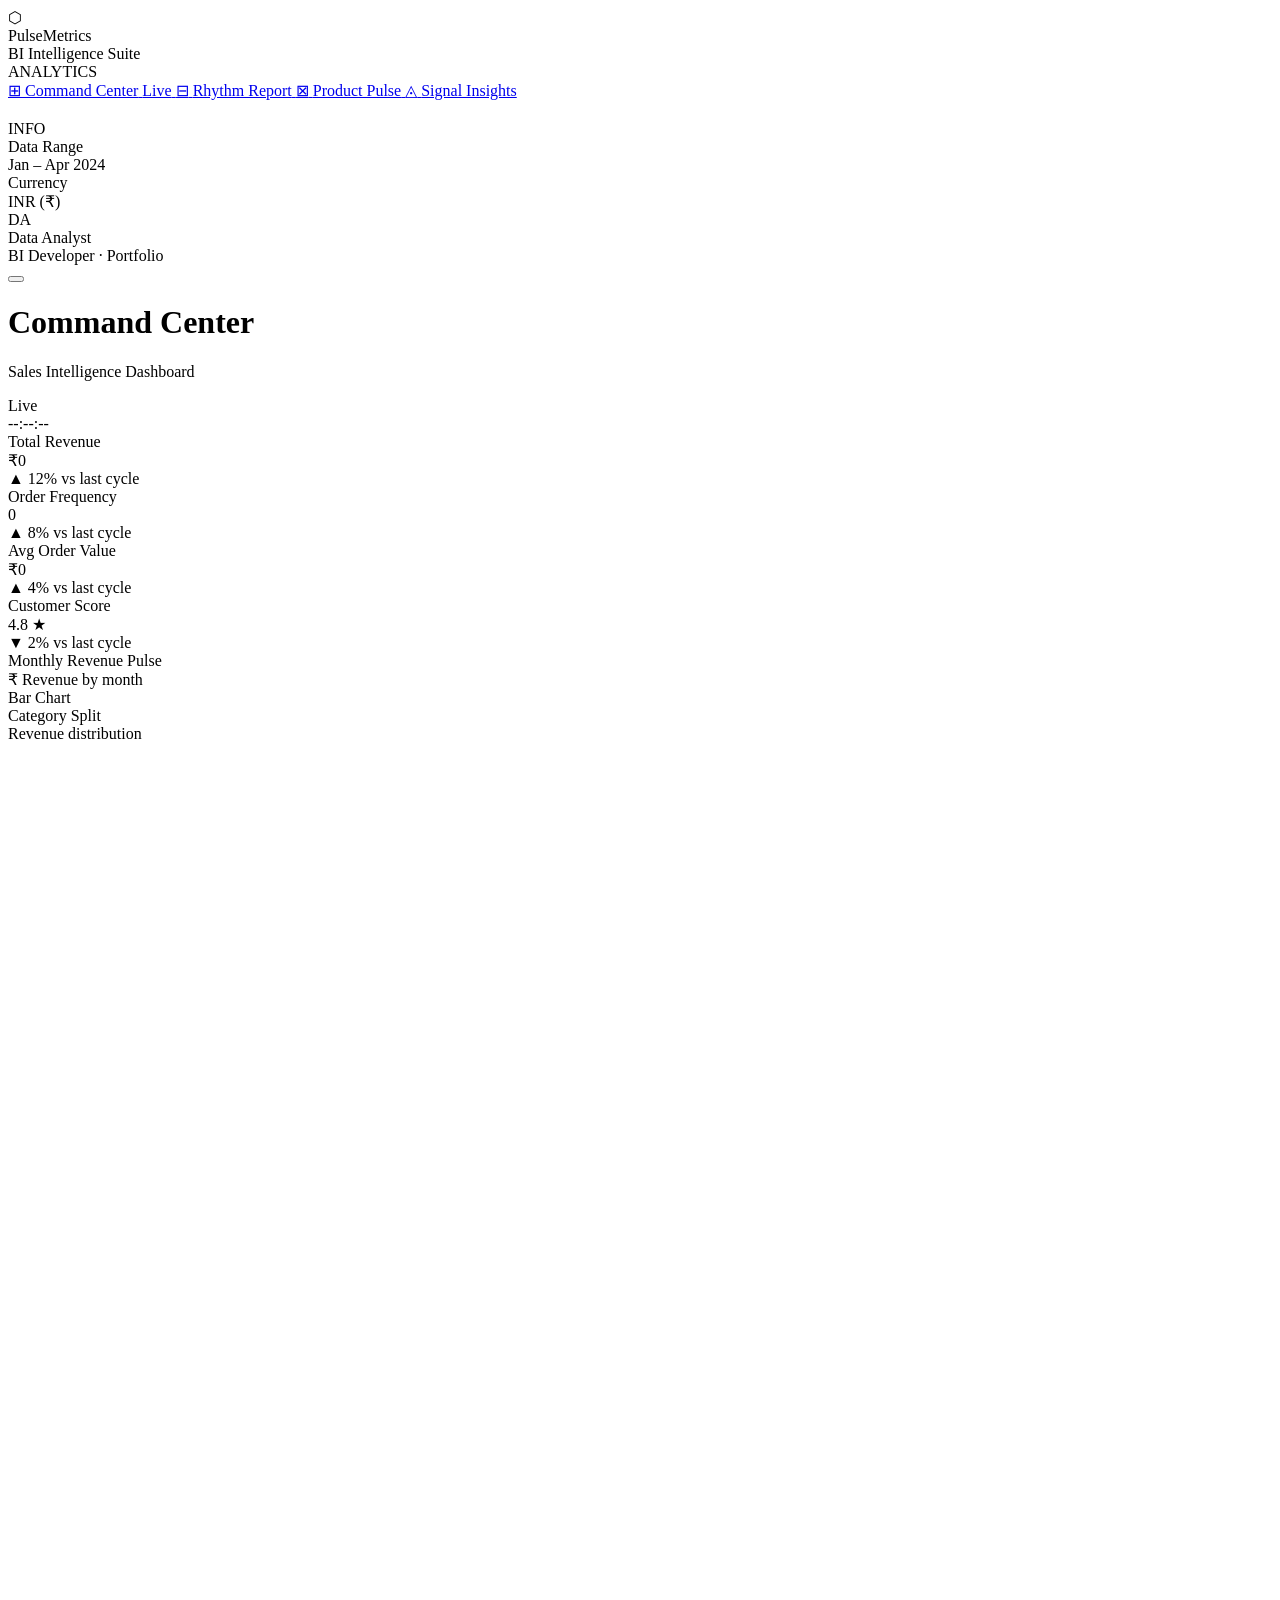
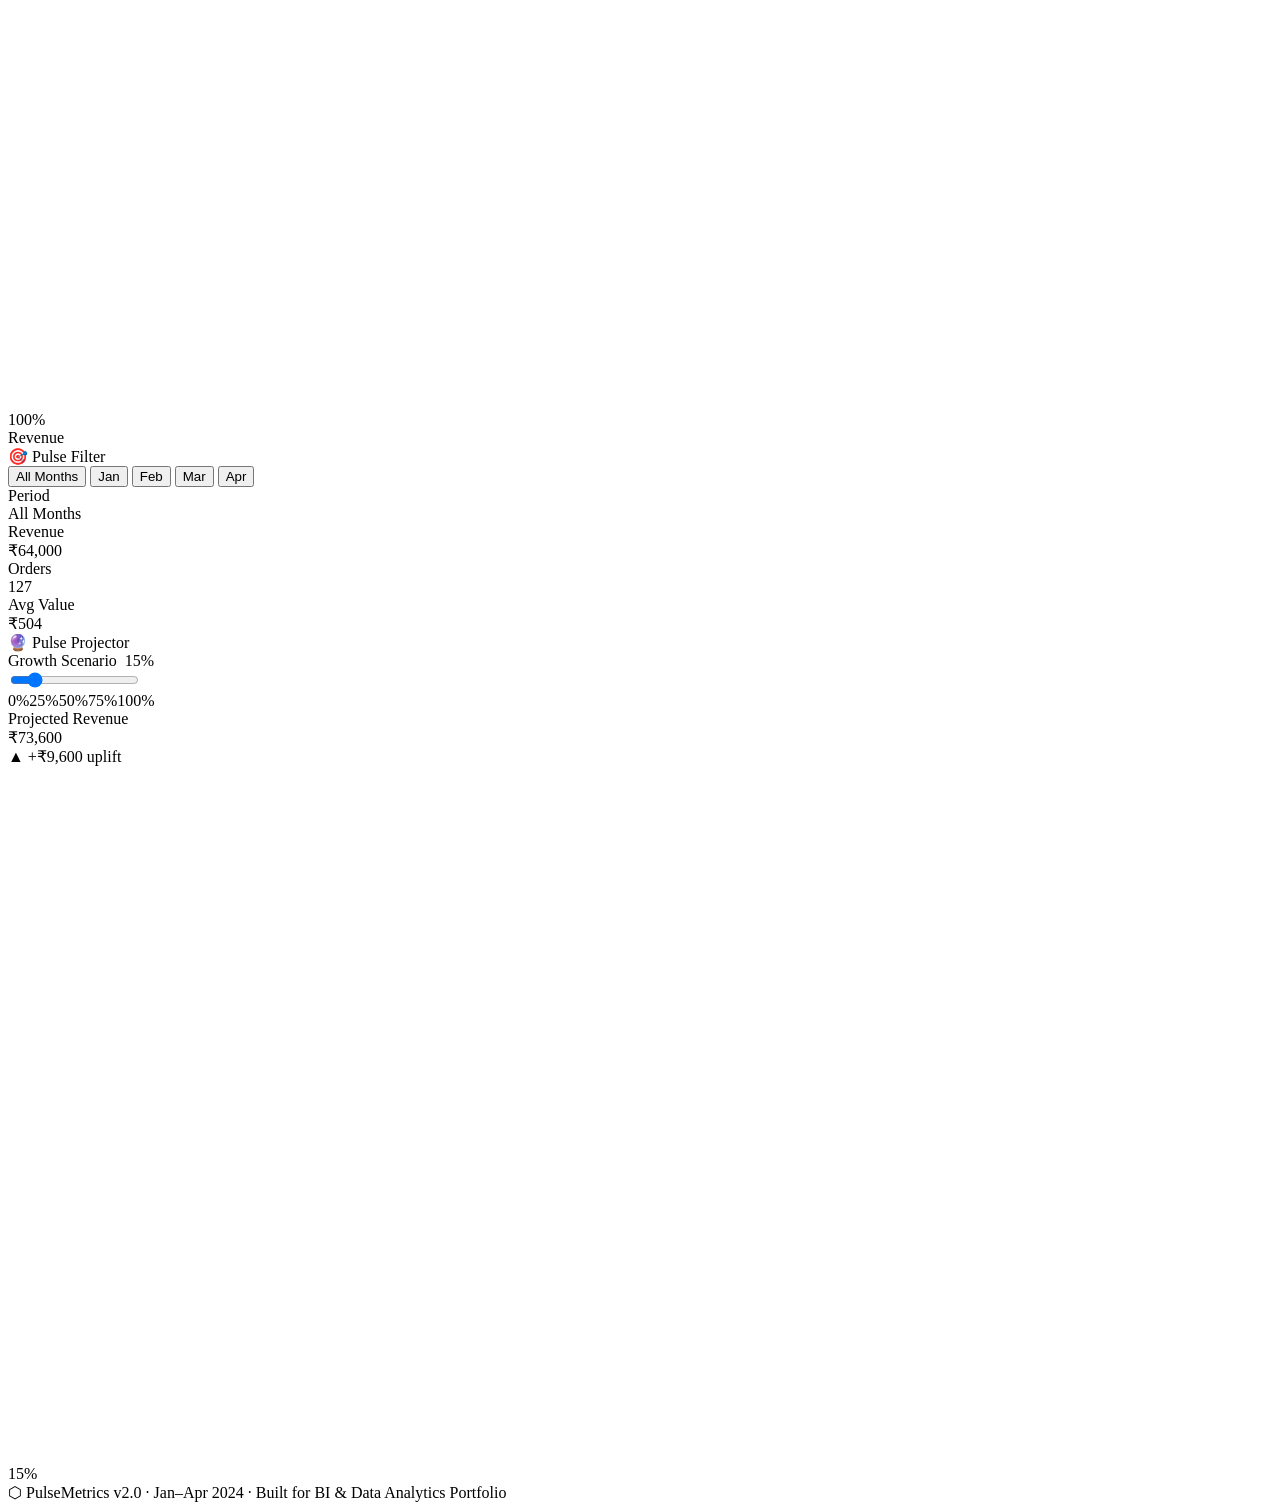
==== index.html @ 453e5d37 "Create index.html" ====
<!DOCTYPE html>
<html lang="en">
<head>
    <meta charset="UTF-8">
    <meta name="viewport" content="width=device-width, initial-scale=1.0">
    <title>PulseMetrics | Command Center</title>
    <link rel="stylesheet" href="style.css">
    <link href="https://fonts.googleapis.com/css2?family=Space+Mono:ital,wght@0,400;0,700;1,400&family=DM+Sans:wght@300;400;500;600;700&display=swap" rel="stylesheet">
</head>
<body>
    <div class="bg-grid"></div>

    <div class="layout">
        <!-- Sidebar -->
        <aside class="sidebar" id="sidebar">
            <div class="sidebar-logo">
                <div class="logo-hex">⬡</div>
                <div>
                    <div class="logo-title">PulseMetrics</div>
                    <div class="logo-sub">BI Intelligence Suite</div>
                </div>
            </div>
            <nav class="sidebar-nav">
                <div class="nav-section-label">ANALYTICS</div>
                <a href="index.html" class="nav-item active">
                    <span class="nav-icon">⊞</span>
                    <span class="nav-text">Command Center</span>
                    <span class="live-badge">Live</span>
                </a>
                <a href="monthly-report.html" class="nav-item">
                    <span class="nav-icon">⊟</span>
                    <span class="nav-text">Rhythm Report</span>
                </a>
                <a href="products.html" class="nav-item">
                    <span class="nav-icon">⊠</span>
                    <span class="nav-text">Product Pulse</span>
                </a>
                <a href="insights.html" class="nav-item">
                    <span class="nav-icon">◬</span>
                    <span class="nav-text">Signal Insights</span>
                </a>
                <div class="nav-section-label" style="margin-top:20px">INFO</div>
                <div class="sidebar-stat">
                    <div class="ss-label">Data Range</div>
                    <div class="ss-val">Jan – Apr 2024</div>
                </div>
                <div class="sidebar-stat">
                    <div class="ss-label">Currency</div>
                    <div class="ss-val">INR (₹)</div>
                </div>
            </nav>
            <div class="sidebar-profile">
                <div class="profile-avatar">DA</div>
                <div class="profile-info">
                    <div class="profile-name">Data Analyst</div>
                    <div class="profile-role">BI Developer · Portfolio</div>
                </div>
                <div class="online-dot"></div>
            </div>
        </aside>

        <!-- Main -->
        <main class="main">
            <!-- Topbar -->
            <header class="topbar">
                <div class="topbar-left">
                    <button class="hamburger" id="hamburger">
                        <span></span><span></span><span></span>
                    </button>
                    <div>
                        <h1 class="page-heading">Command Center</h1>
                        <p class="page-sub">Sales Intelligence Dashboard</p>
                    </div>
                </div>
                <div class="topbar-right">
                    <div class="live-indicator">
                        <span class="pulse-ring"></span>
                        <span class="pulse-core"></span>
                        Live
                    </div>
                    <div class="clock" id="clock">--:--:--</div>
                </div>
            </header>

            <!-- KPI Section -->
            <section class="kpi-grid">
                <div class="kpi-card cyan">
                    <div class="kpi-label">Total Revenue</div>
                    <div class="kpi-value" id="totalSales">₹0</div>
                    <div class="kpi-spark" id="spk1"></div>
                    <div class="kpi-trend positive">▲ 12% vs last cycle</div>
                </div>
                <div class="kpi-card green">
                    <div class="kpi-label">Order Frequency</div>
                    <div class="kpi-value" id="totalOrders">0</div>
                    <div class="kpi-spark" id="spk2"></div>
                    <div class="kpi-trend positive">▲ 8% vs last cycle</div>
                </div>
                <div class="kpi-card amber">
                    <div class="kpi-label">Avg Order Value</div>
                    <div class="kpi-value" id="avgOrder">₹0</div>
                    <div class="kpi-spark" id="spk3"></div>
                    <div class="kpi-trend positive">▲ 4% vs last cycle</div>
                </div>
                <div class="kpi-card violet">
                    <div class="kpi-label">Customer Score</div>
                    <div class="kpi-value">4.8 ★</div>
                    <div class="kpi-spark" id="spk4"></div>
                    <div class="kpi-trend negative">▼ 2% vs last cycle</div>
                </div>
            </section>

            <!-- Charts -->
            <section class="charts-row">
                <div class="panel flex-2">
                    <div class="panel-hd">
                        <div>
                            <div class="panel-title">Monthly Revenue Pulse</div>
                            <div class="panel-sub">₹ Revenue by month</div>
                        </div>
                        <div class="panel-badge">Bar Chart</div>
                    </div>
                    <div class="bar-chart-container" id="barChart"></div>
                </div>
                <div class="panel flex-1">
                    <div class="panel-hd">
                        <div>
                            <div class="panel-title">Category Split</div>
                            <div class="panel-sub">Revenue distribution</div>
                        </div>
                    </div>
                    <div class="donut-area">
                        <svg viewBox="0 0 200 200" class="donut-svg" id="donutSvg"></svg>
                        <div class="donut-center-text">
                            <div class="donut-pct">100%</div>
                            <div class="donut-lbl">Revenue</div>
                        </div>
                    </div>
                    <div class="donut-legend" id="donutLegend"></div>
                </div>
            </section>

            <!-- Filter + Projector -->
            <section class="two-col">
                <div class="panel">
                    <div class="panel-hd">
                        <div class="panel-title">🎯 Pulse Filter</div>
                    </div>
                    <div class="filter-tabs" id="filterTabs">
                        <button class="ftab active" data-val="all">All Months</button>
                        <button class="ftab" data-val="Jan">Jan</button>
                        <button class="ftab" data-val="Feb">Feb</button>
                        <button class="ftab" data-val="Mar">Mar</button>
                        <button class="ftab" data-val="Apr">Apr</button>
                    </div>
                    <div class="filter-cards" id="filterResult">
                        <div class="fc"><div class="fc-label">Period</div><div class="fc-val" id="frPeriod">All Months</div></div>
                        <div class="fc cyan"><div class="fc-label">Revenue</div><div class="fc-val" id="frRevenue">₹64,000</div></div>
                        <div class="fc green"><div class="fc-label">Orders</div><div class="fc-val" id="frOrders">127</div></div>
                        <div class="fc amber"><div class="fc-label">Avg Value</div><div class="fc-val" id="frAvg">₹504</div></div>
                    </div>
                </div>

                <div class="panel">
                    <div class="panel-hd">
                        <div class="panel-title">🔮 Pulse Projector</div>
                    </div>
                    <div class="slider-section">
                        <div class="slider-meta">
                            Growth Scenario &nbsp;<span class="slider-pct" id="growthPercent">15</span>%
                        </div>
                        <input type="range" id="growthSlider" min="0" max="100" value="15" class="custom-slider">
                        <div class="slider-marks">
                            <span>0%</span><span>25%</span><span>50%</span><span>75%</span><span>100%</span>
                        </div>
                    </div>
                    <div class="projection-box">
                        <div class="proj-inner">
                            <div class="proj-label">Projected Revenue</div>
                            <div class="proj-amount" id="projectedAmount">₹73,600</div>
                            <div class="proj-delta" id="projDelta">▲ +₹9,600 uplift</div>
                        </div>
                        <div class="proj-gauge" id="projGauge">
                            <svg viewBox="0 0 100 55" class="gauge-svg" id="gaugeSvg"></svg>
                            <div class="gauge-val" id="gaugeVal">15%</div>
                        </div>
                    </div>
                </div>
            </section>

            <footer class="footer">
                <span>⬡ PulseMetrics v2.0</span>
                <span>· Jan–Apr 2024 ·</span>
                <span>Built for BI & Data Analytics Portfolio</span>
            </footer>
        </main>
    </div>

    <script src="script.js"></script>
</body>
</html>
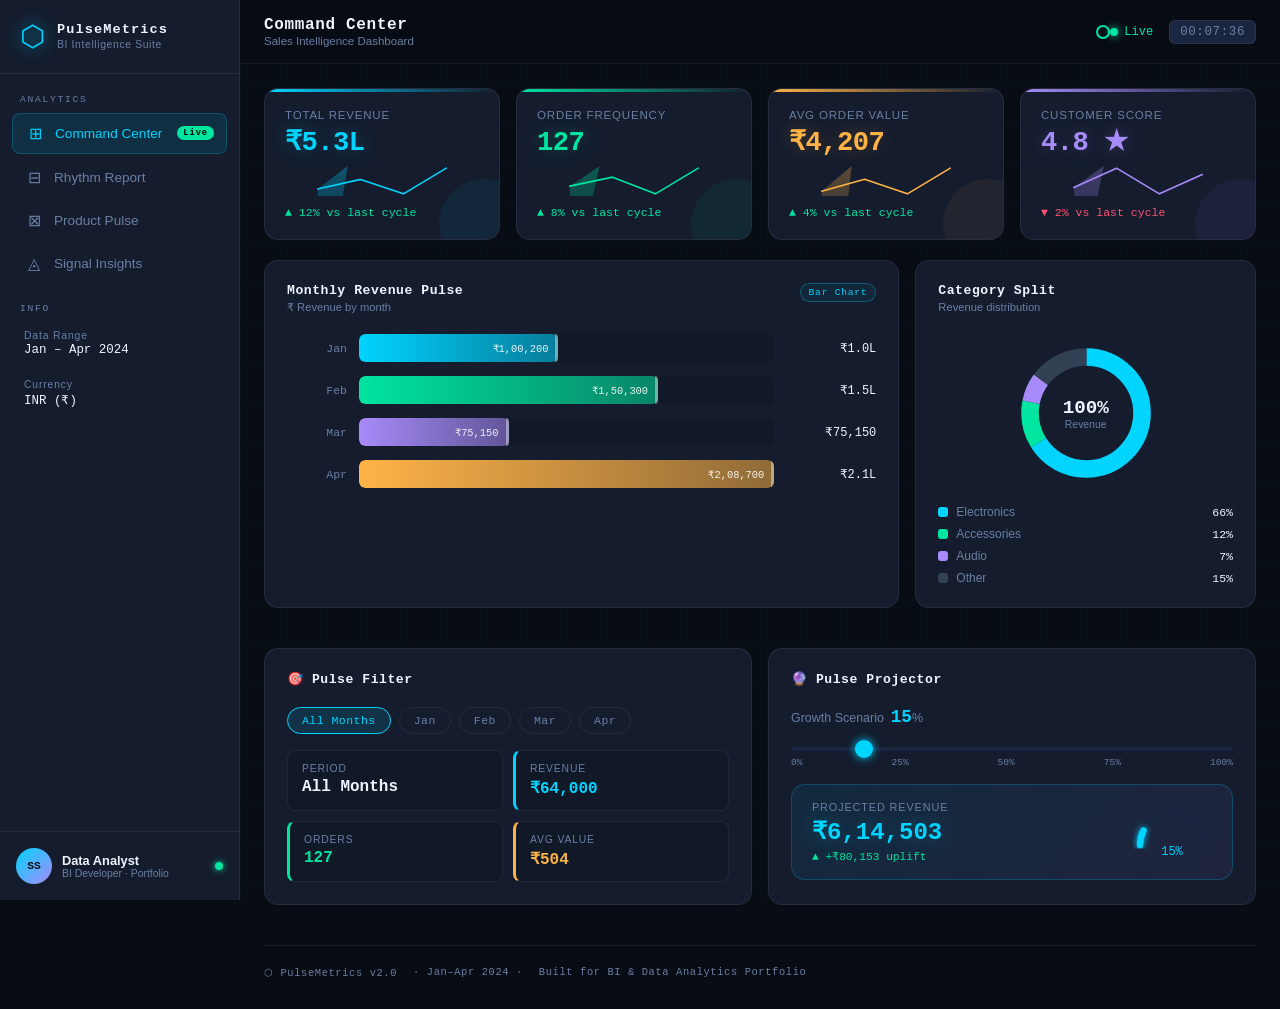
==== commit d6eb6a16: "Update index.html" ====
--- a/index.html
+++ b/index.html
@@ -50,7 +50,7 @@
                 </div>
             </nav>
             <div class="sidebar-profile">
-                <div class="profile-avatar">DA</div>
+                <div class="profile-avatar">SS</div>
                 <div class="profile-info">
                     <div class="profile-name">Data Analyst</div>
                     <div class="profile-role">BI Developer · Portfolio</div>
--- a/style.css
+++ b/style.css
@@ -0,0 +1,1193 @@
+/* ===========================
+   PulseMetrics — Premium Dark BI Theme
+   =========================== */
+
+:root {
+    --bg: #080c14;
+    --bg2: #0d1320;
+    --bg3: #111827;
+    --surface: #141c2e;
+    --surface2: #1a2540;
+    --border: rgba(255,255,255,0.07);
+    --border-bright: rgba(255,255,255,0.13);
+
+    --cyan:   #00d4ff;
+    --green:  #00e5a0;
+    --amber:  #ffb347;
+    --violet: #a78bfa;
+    --red:    #ff5370;
+    --white:  #f0f4ff;
+    --muted:  #6b7fa3;
+
+    --font-mono: 'Space Mono', monospace;
+    --font-sans: 'DM Sans', sans-serif;
+
+    --sidebar-w: 240px;
+    --topbar-h: 64px;
+    --radius: 14px;
+    --radius-sm: 8px;
+
+    --shadow: 0 4px 24px rgba(0,0,0,0.4);
+    --shadow-lg: 0 8px 48px rgba(0,0,0,0.6);
+
+    --transition: 0.22s cubic-bezier(0.4,0,0.2,1);
+}
+
+*, *::before, *::after { box-sizing: border-box; margin: 0; padding: 0; }
+
+html { scroll-behavior: smooth; }
+
+body {
+    font-family: var(--font-sans);
+    background: var(--bg);
+    color: var(--white);
+    min-height: 100vh;
+    overflow-x: hidden;
+}
+
+/* ─── Background Grid ─── */
+.bg-grid {
+    position: fixed;
+    inset: 0;
+    background-image:
+        linear-gradient(rgba(0,212,255,0.03) 1px, transparent 1px),
+        linear-gradient(90deg, rgba(0,212,255,0.03) 1px, transparent 1px);
+    background-size: 40px 40px;
+    pointer-events: none;
+    z-index: 0;
+}
+
+/* ─── Layout ─── */
+.layout {
+    display: flex;
+    min-height: 100vh;
+    position: relative;
+    z-index: 1;
+}
+
+/* ─── Sidebar ─── */
+.sidebar {
+    width: var(--sidebar-w);
+    background: var(--surface);
+    border-right: 1px solid var(--border);
+    display: flex;
+    flex-direction: column;
+    position: fixed;
+    top: 0; left: 0;
+    height: 100vh;
+    z-index: 100;
+    transition: transform var(--transition);
+    backdrop-filter: blur(12px);
+}
+
+.sidebar-logo {
+    display: flex;
+    align-items: center;
+    gap: 12px;
+    padding: 22px 20px;
+    border-bottom: 1px solid var(--border);
+}
+
+.logo-hex {
+    font-size: 1.8rem;
+    color: var(--cyan);
+    filter: drop-shadow(0 0 8px var(--cyan));
+    line-height: 1;
+}
+
+.logo-title {
+    font-family: var(--font-mono);
+    font-size: 0.85rem;
+    font-weight: 700;
+    letter-spacing: 0.08em;
+    color: var(--white);
+}
+
+.logo-sub {
+    font-size: 0.65rem;
+    color: var(--muted);
+    letter-spacing: 0.06em;
+    margin-top: 2px;
+}
+
+.sidebar-nav {
+    flex: 1;
+    padding: 16px 12px;
+    overflow-y: auto;
+}
+
+.nav-section-label {
+    font-family: var(--font-mono);
+    font-size: 0.6rem;
+    letter-spacing: 0.18em;
+    color: var(--muted);
+    padding: 0 8px;
+    margin-bottom: 8px;
+    margin-top: 4px;
+}
+
+.nav-item {
+    display: flex;
+    align-items: center;
+    gap: 10px;
+    padding: 10px 12px;
+    border-radius: var(--radius-sm);
+    text-decoration: none;
+    color: var(--muted);
+    font-size: 0.85rem;
+    font-weight: 500;
+    transition: all var(--transition);
+    margin-bottom: 4px;
+    position: relative;
+}
+
+.nav-item:hover {
+    background: var(--surface2);
+    color: var(--white);
+}
+
+.nav-item.active {
+    background: rgba(0,212,255,0.1);
+    color: var(--cyan);
+    border: 1px solid rgba(0,212,255,0.2);
+}
+
+.nav-item.active .nav-icon { color: var(--cyan); }
+
+.nav-icon {
+    font-size: 1rem;
+    width: 20px;
+    text-align: center;
+}
+
+.nav-text { flex: 1; }
+
+.live-badge {
+    font-family: var(--font-mono);
+    font-size: 0.55rem;
+    background: var(--green);
+    color: #000;
+    padding: 2px 6px;
+    border-radius: 20px;
+    letter-spacing: 0.1em;
+    font-weight: 700;
+    animation: blink 2s ease-in-out infinite;
+}
+
+@keyframes blink {
+    0%, 100% { opacity: 1; }
+    50% { opacity: 0.5; }
+}
+
+.sidebar-stat {
+    padding: 8px 12px;
+    margin-bottom: 6px;
+}
+
+.ss-label {
+    font-size: 0.65rem;
+    color: var(--muted);
+    letter-spacing: 0.08em;
+    margin-bottom: 2px;
+}
+
+.ss-val {
+    font-family: var(--font-mono);
+    font-size: 0.78rem;
+    color: var(--white);
+}
+
+.sidebar-profile {
+    display: flex;
+    align-items: center;
+    gap: 10px;
+    padding: 16px 16px;
+    border-top: 1px solid var(--border);
+}
+
+.profile-avatar {
+    width: 36px;
+    height: 36px;
+    border-radius: 50%;
+    background: linear-gradient(135deg, var(--cyan), var(--violet));
+    display: flex;
+    align-items: center;
+    justify-content: center;
+    font-family: var(--font-mono);
+    font-size: 0.7rem;
+    font-weight: 700;
+    color: var(--bg);
+    flex-shrink: 0;
+}
+
+.profile-info { flex: 1; overflow: hidden; }
+
+.profile-name {
+    font-size: 0.8rem;
+    font-weight: 600;
+    color: var(--white);
+    white-space: nowrap;
+    overflow: hidden;
+    text-overflow: ellipsis;
+}
+
+.profile-role {
+    font-size: 0.65rem;
+    color: var(--muted);
+    white-space: nowrap;
+    overflow: hidden;
+    text-overflow: ellipsis;
+}
+
+.online-dot {
+    width: 8px; height: 8px;
+    background: var(--green);
+    border-radius: 50%;
+    flex-shrink: 0;
+    box-shadow: 0 0 6px var(--green);
+    animation: blink 2s ease-in-out infinite;
+}
+
+/* ─── Main Content ─── */
+.main {
+    margin-left: var(--sidebar-w);
+    flex: 1;
+    display: flex;
+    flex-direction: column;
+    min-height: 100vh;
+    padding: 24px;
+    padding-top: calc(var(--topbar-h) + 24px);
+}
+
+/* ─── Topbar ─── */
+.topbar {
+    position: fixed;
+    top: 0;
+    left: var(--sidebar-w);
+    right: 0;
+    height: var(--topbar-h);
+    background: rgba(8,12,20,0.85);
+    backdrop-filter: blur(16px);
+    border-bottom: 1px solid var(--border);
+    display: flex;
+    align-items: center;
+    justify-content: space-between;
+    padding: 0 24px;
+    z-index: 90;
+}
+
+.topbar-left { display: flex; align-items: center; gap: 16px; }
+.topbar-right { display: flex; align-items: center; gap: 16px; }
+
+.hamburger {
+    display: none;
+    flex-direction: column;
+    gap: 5px;
+    background: none;
+    border: none;
+    cursor: pointer;
+    padding: 4px;
+}
+
+.hamburger span {
+    display: block;
+    width: 22px;
+    height: 2px;
+    background: var(--muted);
+    border-radius: 2px;
+    transition: all var(--transition);
+}
+
+.page-heading {
+    font-family: var(--font-mono);
+    font-size: 1rem;
+    font-weight: 700;
+    color: var(--white);
+    letter-spacing: 0.04em;
+}
+
+.page-sub {
+    font-size: 0.72rem;
+    color: var(--muted);
+    margin-top: 1px;
+}
+
+.live-indicator {
+    display: flex;
+    align-items: center;
+    gap: 6px;
+    font-size: 0.75rem;
+    font-family: var(--font-mono);
+    color: var(--green);
+    position: relative;
+}
+
+.pulse-ring {
+    position: absolute;
+    width: 14px;
+    height: 14px;
+    border: 2px solid var(--green);
+    border-radius: 50%;
+    animation: ping 1.5s ease-out infinite;
+    left: -2px;
+}
+
+.pulse-core {
+    width: 8px;
+    height: 8px;
+    background: var(--green);
+    border-radius: 50%;
+    box-shadow: 0 0 8px var(--green);
+    position: relative;
+    margin-left: 12px;
+}
+
+@keyframes ping {
+    0% { transform: scale(1); opacity: 1; }
+    100% { transform: scale(2.2); opacity: 0; }
+}
+
+.clock {
+    font-family: var(--font-mono);
+    font-size: 0.78rem;
+    color: var(--muted);
+    letter-spacing: 0.05em;
+    background: var(--surface2);
+    padding: 4px 10px;
+    border-radius: 6px;
+    border: 1px solid var(--border);
+}
+
+/* ─── KPI Grid ─── */
+.kpi-grid {
+    display: grid;
+    grid-template-columns: repeat(4, 1fr);
+    gap: 16px;
+    margin-bottom: 20px;
+}
+
+.kpi-card {
+    background: var(--surface);
+    border: 1px solid var(--border);
+    border-radius: var(--radius);
+    padding: 20px;
+    position: relative;
+    overflow: hidden;
+    transition: transform var(--transition), box-shadow var(--transition);
+    cursor: default;
+}
+
+.kpi-card::before {
+    content: '';
+    position: absolute;
+    top: 0; left: 0; right: 0;
+    height: 3px;
+}
+
+.kpi-card.cyan::before { background: linear-gradient(90deg, var(--cyan), transparent); }
+.kpi-card.green::before { background: linear-gradient(90deg, var(--green), transparent); }
+.kpi-card.amber::before { background: linear-gradient(90deg, var(--amber), transparent); }
+.kpi-card.violet::before { background: linear-gradient(90deg, var(--violet), transparent); }
+
+.kpi-card::after {
+    content: '';
+    position: absolute;
+    bottom: -30px; right: -30px;
+    width: 90px; height: 90px;
+    border-radius: 50%;
+    opacity: 0.06;
+}
+
+.kpi-card.cyan::after { background: var(--cyan); }
+.kpi-card.green::after { background: var(--green); }
+.kpi-card.amber::after { background: var(--amber); }
+.kpi-card.violet::after { background: var(--violet); }
+
+.kpi-card:hover {
+    transform: translateY(-3px);
+    box-shadow: var(--shadow);
+    border-color: var(--border-bright);
+}
+
+.kpi-label {
+    font-size: 0.72rem;
+    color: var(--muted);
+    letter-spacing: 0.07em;
+    text-transform: uppercase;
+    margin-bottom: 8px;
+}
+
+.kpi-value {
+    font-family: var(--font-mono);
+    font-size: 1.7rem;
+    font-weight: 700;
+    color: var(--white);
+    letter-spacing: -0.02em;
+    margin-bottom: 10px;
+    line-height: 1;
+}
+
+.kpi-card.cyan .kpi-value { color: var(--cyan); text-shadow: 0 0 20px rgba(0,212,255,0.3); }
+.kpi-card.green .kpi-value { color: var(--green); text-shadow: 0 0 20px rgba(0,229,160,0.3); }
+.kpi-card.amber .kpi-value { color: var(--amber); text-shadow: 0 0 20px rgba(255,179,71,0.3); }
+.kpi-card.violet .kpi-value { color: var(--violet); text-shadow: 0 0 20px rgba(167,139,250,0.3); }
+
+.kpi-spark {
+    height: 30px;
+    margin-bottom: 10px;
+}
+
+.kpi-trend {
+    font-size: 0.72rem;
+    font-family: var(--font-mono);
+}
+
+.kpi-trend.positive { color: var(--green); }
+.kpi-trend.negative { color: var(--red); }
+
+/* ─── Charts Row ─── */
+.charts-row {
+    display: flex;
+    gap: 16px;
+    margin-bottom: 20px;
+}
+
+.flex-2 { flex: 2; }
+.flex-1 { flex: 1; }
+
+/* ─── Panel ─── */
+.panel {
+    background: var(--surface);
+    border: 1px solid var(--border);
+    border-radius: var(--radius);
+    padding: 22px;
+    margin-bottom: 20px;
+    transition: border-color var(--transition);
+}
+
+.panel:hover { border-color: var(--border-bright); }
+
+.panel-hd {
+    display: flex;
+    justify-content: space-between;
+    align-items: flex-start;
+    margin-bottom: 20px;
+}
+
+.panel-title {
+    font-family: var(--font-mono);
+    font-size: 0.82rem;
+    font-weight: 700;
+    color: var(--white);
+    letter-spacing: 0.04em;
+}
+
+.panel-sub {
+    font-size: 0.7rem;
+    color: var(--muted);
+    margin-top: 3px;
+}
+
+.panel-badge {
+    font-family: var(--font-mono);
+    font-size: 0.6rem;
+    color: var(--cyan);
+    border: 1px solid rgba(0,212,255,0.3);
+    padding: 3px 8px;
+    border-radius: 20px;
+    background: rgba(0,212,255,0.06);
+    letter-spacing: 0.08em;
+}
+
+/* ─── Bar Chart ─── */
+.bar-chart-container {
+    display: flex;
+    flex-direction: column;
+    gap: 14px;
+}
+
+.bar-row {
+    display: grid;
+    grid-template-columns: 60px 1fr 90px;
+    align-items: center;
+    gap: 12px;
+}
+
+.bar-label {
+    font-family: var(--font-mono);
+    font-size: 0.72rem;
+    color: var(--muted);
+    text-align: right;
+}
+
+.bar-track {
+    height: 28px;
+    background: var(--bg3);
+    border-radius: 6px;
+    overflow: hidden;
+    position: relative;
+}
+
+.bar-fill {
+    height: 100%;
+    border-radius: 6px;
+    display: flex;
+    align-items: center;
+    justify-content: flex-end;
+    padding-right: 10px;
+    font-family: var(--font-mono);
+    font-size: 0.65rem;
+    color: rgba(255,255,255,0.9);
+    position: relative;
+    transition: width 1s cubic-bezier(0.4,0,0.2,1);
+    width: 0;
+}
+
+.bar-fill::after {
+    content: '';
+    position: absolute;
+    right: 0; top: 0; bottom: 0;
+    width: 3px;
+    background: rgba(255,255,255,0.4);
+    border-radius: 0 6px 6px 0;
+}
+
+.bar-val {
+    font-family: var(--font-mono);
+    font-size: 0.75rem;
+    color: var(--white);
+    text-align: right;
+}
+
+/* ─── Donut ─── */
+.donut-area {
+    position: relative;
+    display: flex;
+    justify-content: center;
+    align-items: center;
+    margin: 10px 0;
+}
+
+.donut-svg {
+    width: 160px;
+    height: 160px;
+}
+
+.donut-center-text {
+    position: absolute;
+    text-align: center;
+}
+
+.donut-pct {
+    font-family: var(--font-mono);
+    font-size: 1.2rem;
+    font-weight: 700;
+    color: var(--white);
+}
+
+.donut-lbl {
+    font-size: 0.65rem;
+    color: var(--muted);
+}
+
+.donut-legend {
+    display: flex;
+    flex-direction: column;
+    gap: 8px;
+    margin-top: 12px;
+}
+
+.legend-item {
+    display: flex;
+    align-items: center;
+    gap: 8px;
+    font-size: 0.75rem;
+}
+
+.legend-dot {
+    width: 10px;
+    height: 10px;
+    border-radius: 3px;
+    flex-shrink: 0;
+}
+
+.legend-name { flex: 1; color: var(--muted); }
+.legend-pct { font-family: var(--font-mono); color: var(--white); font-size: 0.72rem; }
+
+/* ─── Two Column ─── */
+.two-col {
+    display: grid;
+    grid-template-columns: 1fr 1fr;
+    gap: 16px;
+    margin-bottom: 20px;
+}
+
+/* ─── Filter Tabs ─── */
+.filter-tabs {
+    display: flex;
+    gap: 8px;
+    flex-wrap: wrap;
+    margin-bottom: 16px;
+}
+
+.ftab {
+    font-family: var(--font-mono);
+    font-size: 0.72rem;
+    padding: 6px 14px;
+    border-radius: 20px;
+    border: 1px solid var(--border);
+    background: transparent;
+    color: var(--muted);
+    cursor: pointer;
+    transition: all var(--transition);
+    letter-spacing: 0.04em;
+}
+
+.ftab:hover { border-color: var(--cyan); color: var(--cyan); }
+
+.ftab.active {
+    background: rgba(0,212,255,0.12);
+    border-color: var(--cyan);
+    color: var(--cyan);
+}
+
+/* ─── Filter Cards ─── */
+.filter-cards {
+    display: grid;
+    grid-template-columns: 1fr 1fr;
+    gap: 10px;
+}
+
+.fc {
+    background: var(--bg3);
+    border: 1px solid var(--border);
+    border-radius: var(--radius-sm);
+    padding: 12px 14px;
+    transition: all var(--transition);
+}
+
+.fc:hover { border-color: var(--border-bright); }
+
+.fc.cyan { border-left: 3px solid var(--cyan); }
+.fc.green { border-left: 3px solid var(--green); }
+.fc.amber { border-left: 3px solid var(--amber); }
+
+.fc-label {
+    font-size: 0.65rem;
+    color: var(--muted);
+    text-transform: uppercase;
+    letter-spacing: 0.08em;
+    margin-bottom: 4px;
+}
+
+.fc-val {
+    font-family: var(--font-mono);
+    font-size: 1rem;
+    font-weight: 700;
+    color: var(--white);
+}
+
+.fc.cyan .fc-val { color: var(--cyan); }
+.fc.green .fc-val { color: var(--green); }
+.fc.amber .fc-val { color: var(--amber); }
+
+/* ─── Slider ─── */
+.slider-section { margin-bottom: 16px; }
+
+.slider-meta {
+    font-size: 0.78rem;
+    color: var(--muted);
+    margin-bottom: 10px;
+}
+
+.slider-pct {
+    font-family: var(--font-mono);
+    font-size: 1.1rem;
+    color: var(--cyan);
+    font-weight: 700;
+}
+
+.custom-slider {
+    -webkit-appearance: none;
+    width: 100%;
+    height: 4px;
+    background: var(--surface2);
+    border-radius: 2px;
+    outline: none;
+    position: relative;
+    margin-bottom: 6px;
+}
+
+.custom-slider::-webkit-slider-thumb {
+    -webkit-appearance: none;
+    width: 18px;
+    height: 18px;
+    border-radius: 50%;
+    background: var(--cyan);
+    cursor: pointer;
+    box-shadow: 0 0 10px var(--cyan);
+    transition: transform var(--transition), box-shadow var(--transition);
+}
+
+.custom-slider::-webkit-slider-thumb:hover {
+    transform: scale(1.2);
+    box-shadow: 0 0 16px var(--cyan);
+}
+
+.slider-marks {
+    display: flex;
+    justify-content: space-between;
+    font-family: var(--font-mono);
+    font-size: 0.6rem;
+    color: var(--muted);
+}
+
+/* ─── Projection Box ─── */
+.projection-box {
+    background: linear-gradient(135deg, rgba(0,212,255,0.08), rgba(167,139,250,0.08));
+    border: 1px solid rgba(0,212,255,0.2);
+    border-radius: var(--radius);
+    padding: 16px 20px;
+    display: flex;
+    align-items: center;
+    justify-content: space-between;
+    gap: 16px;
+    margin-top: 8px;
+}
+
+.proj-label {
+    font-size: 0.68rem;
+    color: var(--muted);
+    text-transform: uppercase;
+    letter-spacing: 0.08em;
+    margin-bottom: 4px;
+}
+
+.proj-amount {
+    font-family: var(--font-mono);
+    font-size: 1.5rem;
+    font-weight: 700;
+    color: var(--cyan);
+    text-shadow: 0 0 20px rgba(0,212,255,0.3);
+}
+
+.proj-delta {
+    font-family: var(--font-mono);
+    font-size: 0.7rem;
+    color: var(--green);
+    margin-top: 4px;
+}
+
+.proj-gauge { width: 80px; flex-shrink: 0; text-align: center; }
+.gauge-svg { width: 80px; }
+.gauge-val {
+    font-family: var(--font-mono);
+    font-size: 0.75rem;
+    color: var(--cyan);
+    margin-top: -8px;
+}
+
+/* ─── Table ─── */
+.table-wrap { overflow-x: auto; }
+
+.data-table {
+    width: 100%;
+    border-collapse: collapse;
+    font-size: 0.82rem;
+}
+
+.data-table th {
+    background: var(--bg3);
+    padding: 10px 14px;
+    text-align: left;
+    font-family: var(--font-mono);
+    font-size: 0.65rem;
+    letter-spacing: 0.1em;
+    text-transform: uppercase;
+    color: var(--muted);
+    border-bottom: 1px solid var(--border);
+    white-space: nowrap;
+}
+
+.data-table td {
+    padding: 12px 14px;
+    border-bottom: 1px solid var(--border);
+    color: var(--white);
+    transition: background var(--transition);
+}
+
+.data-table tr:hover td { background: var(--surface2); }
+.data-table tr:last-child td { border-bottom: none; }
+
+.td-mono {
+    font-family: var(--font-mono);
+    font-size: 0.78rem;
+}
+
+.rank-badge {
+    display: inline-flex;
+    align-items: center;
+    justify-content: center;
+    width: 26px; height: 26px;
+    border-radius: 6px;
+    font-family: var(--font-mono);
+    font-size: 0.75rem;
+    font-weight: 700;
+}
+
+.rank-1 { background: rgba(255,179,71,0.15); color: var(--amber); border: 1px solid rgba(255,179,71,0.3); }
+.rank-2 { background: rgba(0,229,160,0.1); color: var(--green); border: 1px solid rgba(0,229,160,0.2); }
+.rank-3 { background: rgba(0,212,255,0.1); color: var(--cyan); border: 1px solid rgba(0,212,255,0.2); }
+.rank-other { background: var(--bg3); color: var(--muted); border: 1px solid var(--border); }
+
+.cat-tag {
+    font-size: 0.65rem;
+    padding: 3px 8px;
+    border-radius: 20px;
+    font-family: var(--font-mono);
+}
+
+.cat-electronics { background: rgba(0,212,255,0.1); color: var(--cyan); }
+.cat-accessories { background: rgba(0,229,160,0.1); color: var(--green); }
+.cat-audio { background: rgba(167,139,250,0.1); color: var(--violet); }
+
+.mini-bar-wrap { display: flex; align-items: center; gap: 8px; }
+.mini-bar-track { flex: 1; height: 6px; background: var(--bg3); border-radius: 3px; overflow: hidden; }
+.mini-bar-fill { height: 100%; border-radius: 3px; transition: width 0.8s ease; }
+
+/* ─── Month Cards ─── */
+.month-cards {
+    display: grid;
+    grid-template-columns: repeat(4, 1fr);
+    gap: 16px;
+    margin-bottom: 20px;
+}
+
+.month-card {
+    background: var(--surface);
+    border: 1px solid var(--border);
+    border-radius: var(--radius);
+    padding: 18px;
+    position: relative;
+    overflow: hidden;
+    transition: all var(--transition);
+}
+
+.month-card:hover { transform: translateY(-3px); border-color: var(--border-bright); }
+
+.mc-month {
+    font-family: var(--font-mono);
+    font-size: 0.7rem;
+    color: var(--muted);
+    text-transform: uppercase;
+    letter-spacing: 0.1em;
+    margin-bottom: 6px;
+}
+
+.mc-revenue {
+    font-family: var(--font-mono);
+    font-size: 1.1rem;
+    font-weight: 700;
+    color: var(--cyan);
+    margin-bottom: 4px;
+}
+
+.mc-orders { font-size: 0.72rem; color: var(--muted); margin-bottom: 10px; }
+
+.mc-trend {
+    font-family: var(--font-mono);
+    font-size: 0.72rem;
+}
+
+.mc-bar { height: 3px; border-radius: 2px; margin-top: 10px; }
+
+/* ─── Insights Grid ─── */
+.insights-grid {
+    display: grid;
+    grid-template-columns: repeat(2, 1fr);
+    gap: 16px;
+    margin-bottom: 20px;
+}
+
+.insight-card {
+    background: var(--surface);
+    border: 1px solid var(--border);
+    border-radius: var(--radius);
+    padding: 22px;
+    transition: all var(--transition);
+}
+
+.insight-card:hover {
+    transform: translateY(-3px);
+    box-shadow: var(--shadow);
+    border-color: var(--border-bright);
+}
+
+.ic-header {
+    display: flex;
+    justify-content: space-between;
+    align-items: center;
+    margin-bottom: 12px;
+}
+
+.ic-icon { font-size: 1.5rem; }
+
+.ic-tag {
+    font-family: var(--font-mono);
+    font-size: 0.6rem;
+    padding: 3px 8px;
+    border-radius: 20px;
+    letter-spacing: 0.08em;
+}
+
+.ic-cyan .ic-tag { background: rgba(0,212,255,0.1); color: var(--cyan); border: 1px solid rgba(0,212,255,0.2); }
+.ic-green .ic-tag { background: rgba(0,229,160,0.1); color: var(--green); border: 1px solid rgba(0,229,160,0.2); }
+.ic-amber .ic-tag { background: rgba(255,179,71,0.1); color: var(--amber); border: 1px solid rgba(255,179,71,0.2); }
+.ic-violet .ic-tag { background: rgba(167,139,250,0.1); color: var(--violet); border: 1px solid rgba(167,139,250,0.2); }
+
+.insight-card h3 {
+    font-size: 0.92rem;
+    font-weight: 600;
+    color: var(--white);
+    margin-bottom: 8px;
+}
+
+.insight-card p {
+    font-size: 0.8rem;
+    color: var(--muted);
+    line-height: 1.6;
+    margin-bottom: 12px;
+}
+
+.insight-card p strong { color: var(--white); }
+
+.ic-metric { margin-bottom: 14px; }
+
+.ic-metric-val {
+    font-family: var(--font-mono);
+    font-size: 1.1rem;
+    font-weight: 700;
+    margin-bottom: 6px;
+}
+
+.ic-cyan .ic-metric-val { color: var(--cyan); }
+.ic-green .ic-metric-val { color: var(--green); }
+.ic-amber .ic-metric-val { color: var(--amber); }
+.ic-violet .ic-metric-val { color: var(--violet); }
+
+.ic-metric-bar {
+    height: 6px;
+    background: var(--bg3);
+    border-radius: 3px;
+    overflow: hidden;
+}
+
+.ic-bar-fill { height: 100%; border-radius: 3px; transition: width 1s ease; }
+.cyan-bg { background: linear-gradient(90deg, var(--cyan), rgba(0,212,255,0.4)); }
+.green-bg { background: linear-gradient(90deg, var(--green), rgba(0,229,160,0.4)); }
+.amber-bg { background: linear-gradient(90deg, var(--amber), rgba(255,179,71,0.4)); }
+.violet-bg { background: linear-gradient(90deg, var(--violet), rgba(167,139,250,0.4)); }
+
+.ic-action {
+    background: var(--bg3);
+    border-left: 3px solid;
+    padding: 10px 12px;
+    border-radius: 0 var(--radius-sm) var(--radius-sm) 0;
+    font-size: 0.75rem;
+    color: var(--muted);
+    line-height: 1.5;
+}
+
+.ic-cyan .ic-action { border-left-color: var(--cyan); }
+.ic-green .ic-action { border-left-color: var(--green); }
+.ic-amber .ic-action { border-left-color: var(--amber); }
+.ic-violet .ic-action { border-left-color: var(--violet); }
+
+/* ─── Exec Summary ─── */
+.exec-grid {
+    display: grid;
+    grid-template-columns: repeat(3, 1fr);
+    gap: 14px;
+}
+
+.exec-item {
+    background: var(--bg3);
+    border: 1px solid var(--border);
+    border-radius: var(--radius-sm);
+    padding: 14px 16px;
+    transition: all var(--transition);
+}
+
+.exec-item:hover { border-color: var(--border-bright); }
+
+.exec-item.positive { border-left: 3px solid var(--green); }
+.exec-item.warning { border-left: 3px solid var(--amber); }
+
+.exec-label {
+    font-size: 0.65rem;
+    color: var(--muted);
+    text-transform: uppercase;
+    letter-spacing: 0.08em;
+    margin-bottom: 6px;
+}
+
+.exec-val {
+    font-family: var(--font-mono);
+    font-size: 1rem;
+    font-weight: 700;
+    color: var(--white);
+    margin-bottom: 4px;
+}
+
+.exec-note { font-size: 0.65rem; color: var(--muted); }
+
+/* ─── Skills Banner ─── */
+.skills-banner {
+    background: var(--surface);
+    border: 1px solid var(--border);
+    border-radius: var(--radius);
+    padding: 20px 22px;
+    margin-bottom: 20px;
+}
+
+.skills-title {
+    font-family: var(--font-mono);
+    font-size: 0.72rem;
+    color: var(--muted);
+    letter-spacing: 0.1em;
+    margin-bottom: 12px;
+    text-transform: uppercase;
+}
+
+.skills-chips {
+    display: flex;
+    flex-wrap: wrap;
+    gap: 8px;
+}
+
+.chip {
+    font-family: var(--font-mono);
+    font-size: 0.7rem;
+    padding: 5px 12px;
+    border-radius: 20px;
+    border: 1px solid var(--border);
+    color: var(--muted);
+    background: var(--bg3);
+    transition: all var(--transition);
+}
+
+.chip:hover {
+    border-color: var(--cyan);
+    color: var(--cyan);
+    background: rgba(0,212,255,0.06);
+}
+
+/* ─── Nav buttons ─── */
+.nav-buttons { text-align: center; padding: 10px 0 4px; }
+
+.btn-back {
+    display: inline-block;
+    font-family: var(--font-mono);
+    font-size: 0.78rem;
+    padding: 10px 24px;
+    border-radius: 24px;
+    background: transparent;
+    border: 1px solid var(--border);
+    color: var(--muted);
+    text-decoration: none;
+    transition: all var(--transition);
+    letter-spacing: 0.04em;
+}
+
+.btn-back:hover {
+    border-color: var(--cyan);
+    color: var(--cyan);
+    background: rgba(0,212,255,0.06);
+}
+
+/* ─── Footer ─── */
+.footer {
+    display: flex;
+    gap: 16px;
+    padding: 20px 0 8px;
+    border-top: 1px solid var(--border);
+    font-family: var(--font-mono);
+    font-size: 0.65rem;
+    color: var(--muted);
+    letter-spacing: 0.06em;
+    flex-wrap: wrap;
+    margin-top: auto;
+}
+
+/* ─── Trend colors in table ─── */
+.up { color: var(--green); }
+.down { color: var(--red); }
+
+/* ─── Scrollbar ─── */
+::-webkit-scrollbar { width: 6px; height: 6px; }
+::-webkit-scrollbar-track { background: var(--bg); }
+::-webkit-scrollbar-thumb { background: var(--surface2); border-radius: 3px; }
+::-webkit-scrollbar-thumb:hover { background: var(--muted); }
+
+/* ─── Responsive ─── */
+@media (max-width: 1100px) {
+    .kpi-grid { grid-template-columns: repeat(2, 1fr); }
+    .month-cards { grid-template-columns: repeat(2, 1fr); }
+    .exec-grid { grid-template-columns: repeat(2, 1fr); }
+}
+
+@media (max-width: 900px) {
+    :root { --sidebar-w: 0px; }
+
+    .sidebar {
+        transform: translateX(-240px);
+        width: 240px;
+    }
+
+    .sidebar.open {
+        transform: translateX(0);
+        box-shadow: var(--shadow-lg);
+    }
+
+    .main {
+        margin-left: 0;
+    }
+
+    .topbar { left: 0; }
+
+    .hamburger { display: flex; }
+
+    .charts-row { flex-direction: column; }
+    .two-col { grid-template-columns: 1fr; }
+    .insights-grid { grid-template-columns: 1fr; }
+
+    .page-heading { font-size: 0.9rem; }
+}
+
+@media (max-width: 600px) {
+    .kpi-grid { grid-template-columns: 1fr 1fr; }
+    .month-cards { grid-template-columns: 1fr 1fr; }
+    .exec-grid { grid-template-columns: 1fr 1fr; }
+    .main { padding: 16px; padding-top: calc(var(--topbar-h) + 16px); }
+    .filter-cards { grid-template-columns: 1fr 1fr; }
+}
+
+@media (max-width: 400px) {
+    .kpi-grid { grid-template-columns: 1fr; }
+    .month-cards { grid-template-columns: 1fr; }
+}
+
+/* ─── Animations ─── */
+@keyframes fadeInUp {
+    from { opacity: 0; transform: translateY(20px); }
+    to { opacity: 1; transform: translateY(0); }
+}
+
+.kpi-card, .panel, .insight-card, .month-card {
+    animation: fadeInUp 0.4s ease both;
+}
+
+.kpi-grid .kpi-card:nth-child(1) { animation-delay: 0.05s; }
+.kpi-grid .kpi-card:nth-child(2) { animation-delay: 0.10s; }
+.kpi-grid .kpi-card:nth-child(3) { animation-delay: 0.15s; }
+.kpi-grid .kpi-card:nth-child(4) { animation-delay: 0.20s; }
